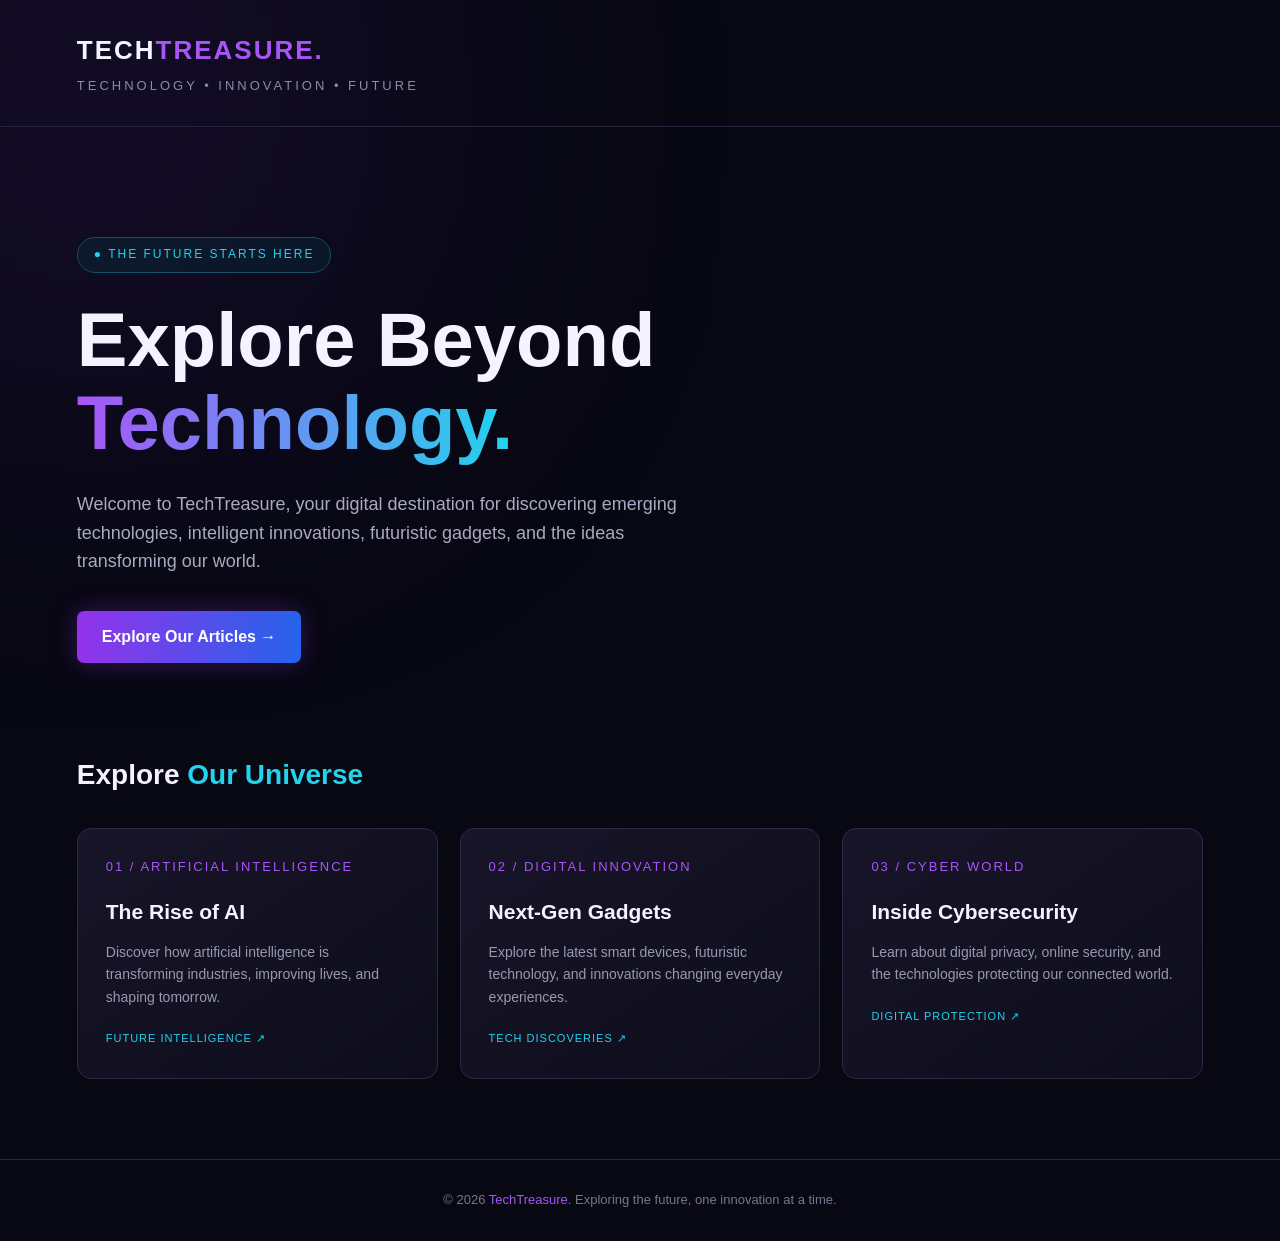
==== home.html @ 007c07cb "Created cyberpunk homepage" ====
<!DOCTYPE html>
<html lang="en">
<head>
    <meta charset="UTF-8">
    <meta name="viewport" content="width=device-width, initial-scale=1.0">

    <title>TechTreasure | Beyond the Future</title>

    <style>
        * {
            margin: 0;
            padding: 0;
            box-sizing: border-box;
        }

        body {
            background: #080812;
            color: #f5f3ff;
            font-family: 'Segoe UI', Arial, sans-serif;
            line-height: 1.6;
        }

        /* Background Effects */
        body::before {
            content: "";
            position: fixed;
            width: 500px;
            height: 500px;
            background: #7c3aed;
            filter: blur(180px);
            opacity: 0.15;
            top: -150px;
            left: -150px;
            z-index: -1;
        }

        .container {
            width: 88%;
            max-width: 1200px;
            margin: auto;
        }

        /* Logo and Header */
        header {
            padding: 30px 0;
            border-bottom: 1px solid #29243d;
        }

        .logo {
            font-size: 26px;
            font-weight: 800;
            letter-spacing: 2px;
        }

        .logo span {
            color: #a855f7;
        }

        .tagline {
            color: #8b8ba7;
            font-size: 13px;
            letter-spacing: 3px;
            text-transform: uppercase;
            margin-top: 4px;
        }

        /* Hero Section */
        .hero {
            padding: 110px 0 90px;
            max-width: 850px;
        }

        .label {
            display: inline-block;
            color: #22d3ee;
            border: 1px solid #164e63;
            background: #08334455;
            padding: 7px 16px;
            border-radius: 30px;
            font-size: 12px;
            letter-spacing: 2px;
            margin-bottom: 25px;
        }

        .hero h1 {
            font-size: clamp(42px, 7vw, 76px);
            line-height: 1.1;
            margin-bottom: 25px;
        }

        .hero h1 span {
            background: linear-gradient(90deg, #a855f7, #22d3ee);
            -webkit-background-clip: text;
            color: transparent;
        }

        .hero p {
            color: #aaa9c2;
            font-size: 18px;
            max-width: 650px;
            margin-bottom: 35px;
        }

        .hero-button {
            display: inline-block;
            padding: 13px 25px;
            background: linear-gradient(90deg, #9333ea, #2563eb);
            color: white;
            text-decoration: none;
            border-radius: 7px;
            font-weight: bold;
            box-shadow: 0 0 25px #9333ea55;
        }

        /* Featured Section */
        .section-title {
            font-size: 28px;
            margin-bottom: 30px;
        }

        .section-title span {
            color: #22d3ee;
        }

        .articles {
            display: grid;
            grid-template-columns: repeat(3, 1fr);
            gap: 22px;
            padding-bottom: 80px;
        }

        .card {
            background: linear-gradient(145deg, #171528, #0e0d1b);
            border: 1px solid #302747;
            border-radius: 14px;
            padding: 28px;
            transition: 0.3s;
        }

        .card:hover {
            transform: translateY(-7px);
            border-color: #a855f7;
            box-shadow: 0 10px 35px #9333ea22;
        }

        .card-number {
            color: #a855f7;
            font-size: 13px;
            letter-spacing: 2px;
            margin-bottom: 18px;
        }

        .card h3 {
            font-size: 21px;
            margin-bottom: 12px;
        }

        .card p {
            color: #9998b2;
            font-size: 14px;
        }

        .category {
            display: inline-block;
            color: #22d3ee;
            font-size: 11px;
            letter-spacing: 1px;
            margin-top: 22px;
            text-transform: uppercase;
        }

        /* Footer */
        footer {
            border-top: 1px solid #29243d;
            padding: 30px 0;
            text-align: center;
            color: #77768e;
            font-size: 13px;
        }

        footer span {
            color: #a855f7;
        }

        /* Responsive Design */
        @media (max-width: 800px) {
            .articles {
                grid-template-columns: 1fr;
            }

            .hero {
                padding: 75px 0;
            }
        }
    </style>
</head>

<body>

    <header>
        <div class="container">
            <div class="logo">TECH<span>TREASURE.</span></div>
            <div class="tagline">Technology • Innovation • Future</div>
        </div>
    </header>

    <main class="container">

        <section class="hero">
            <div class="label">● THE FUTURE STARTS HERE</div>

            <h1>
                Explore Beyond
                <span>Technology.</span>
            </h1>

            <p>
                Welcome to TechTreasure, your digital destination
                for discovering emerging technologies, intelligent
                innovations, futuristic gadgets, and the ideas
                transforming our world.
            </p>

            <a href="blog.html" class="hero-button">
                Explore Our Articles →
            </a>
        </section>

        <section>
            <h2 class="section-title">
                Explore <span>Our Universe</span>
            </h2>

            <div class="articles">

                <article class="card">
                    <div class="card-number">01 / ARTIFICIAL INTELLIGENCE</div>
                    <h3>The Rise of AI</h3>
                    <p>
                        Discover how artificial intelligence is
                        transforming industries, improving lives,
                        and shaping tomorrow.
                    </p>
                    <div class="category">Future Intelligence ↗</div>
                </article>

                <article class="card">
                    <div class="card-number">02 / DIGITAL INNOVATION</div>
                    <h3>Next-Gen Gadgets</h3>
                    <p>
                        Explore the latest smart devices, futuristic
                        technology, and innovations changing
                        everyday experiences.
                    </p>
                    <div class="category">Tech Discoveries ↗</div>
                </article>

                <article class="card">
                    <div class="card-number">03 / CYBER WORLD</div>
                    <h3>Inside Cybersecurity</h3>
                    <p>
                        Learn about digital privacy, online security,
                        and the technologies protecting our
                        connected world.
                    </p>
                    <div class="category">Digital Protection ↗</div>
                </article>

            </div>
        </section>

    </main>

    <footer>
        © 2026 <span>TechTreasure</span>. Exploring the future, one
        innovation at a time.
    </footer>

</body>
</html>
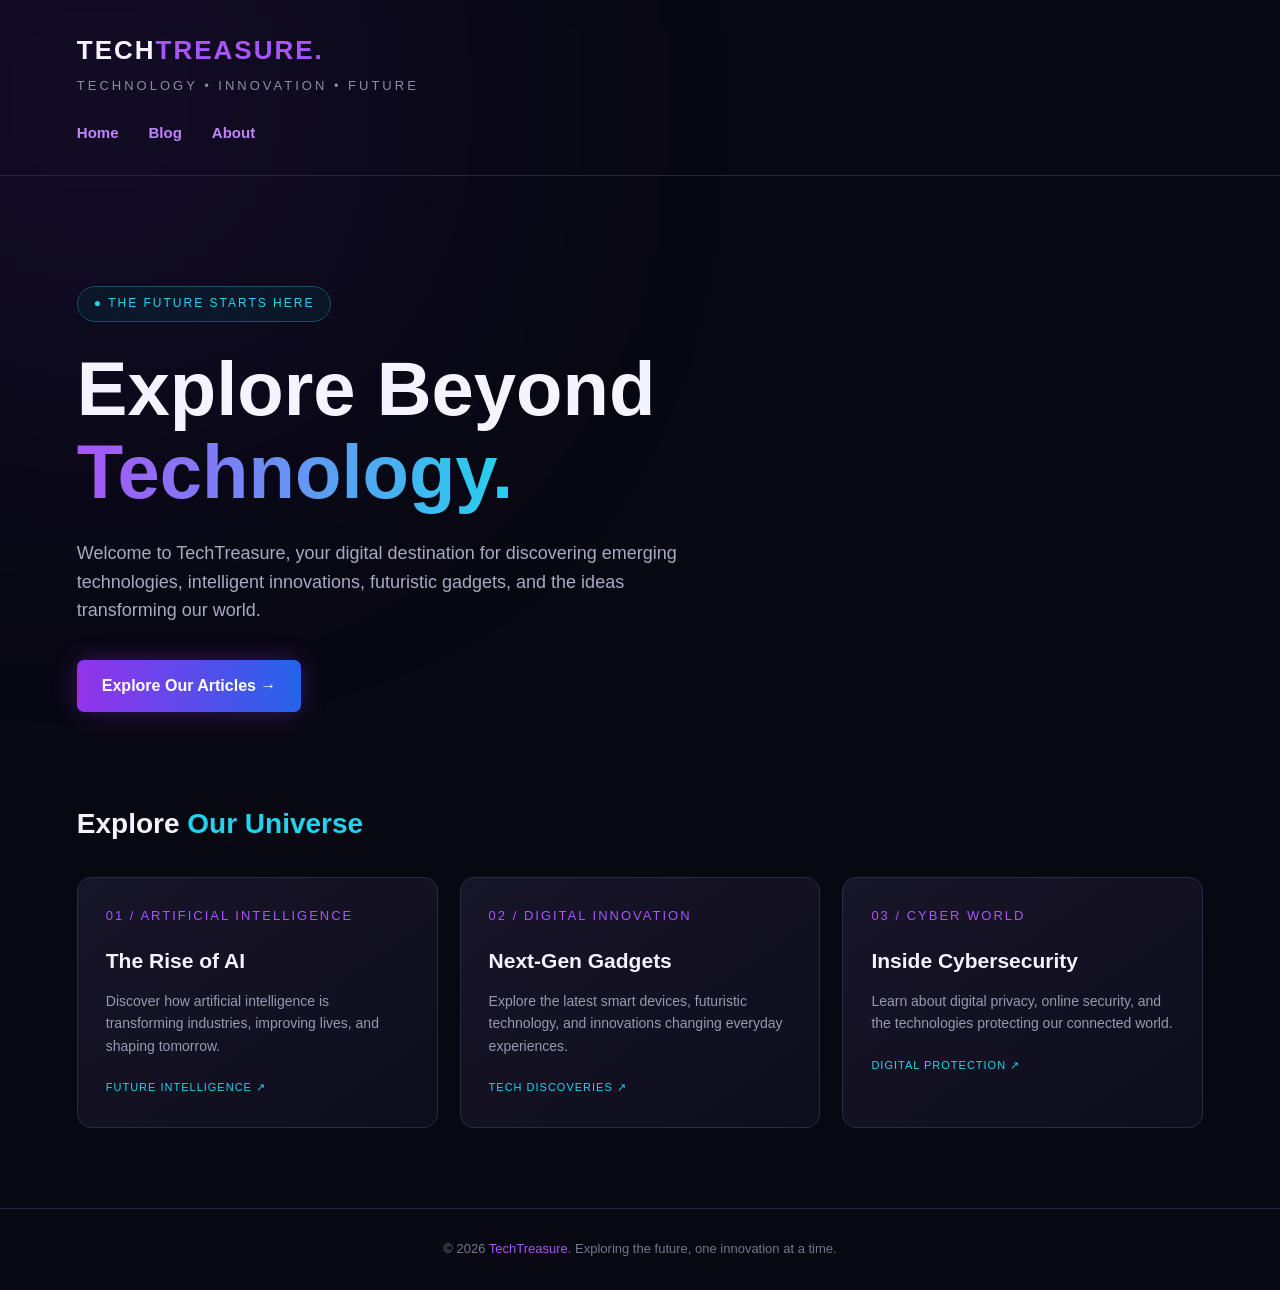
==== commit 752c5c3b: "Added navigation bar to website" ====
--- a/home.html
+++ b/home.html
@@ -192,6 +192,24 @@
                 padding: 75px 0;
             }
         }
+        .navbar {
+    display: flex;
+    gap: 30px;
+    margin-top: 25px;
+}
+
+.navbar a {
+    color: #c084fc;
+    text-decoration: none;
+    font-size: 15px;
+    font-weight: 600;
+    transition: 0.3s;
+}
+
+.navbar a:hover {
+    color: #22d3ee;
+    text-shadow: 0 0 12px #22d3ee;
+}
     </style>
 </head>
 
@@ -201,6 +219,11 @@
         <div class="container">
             <div class="logo">TECH<span>TREASURE.</span></div>
             <div class="tagline">Technology • Innovation • Future</div>
+            <nav class="navbar">
+    <a href="home.html">Home</a>
+    <a href="blog.html">Blog</a>
+    <a href="#about">About</a>
+</nav>
         </div>
     </header>
 
